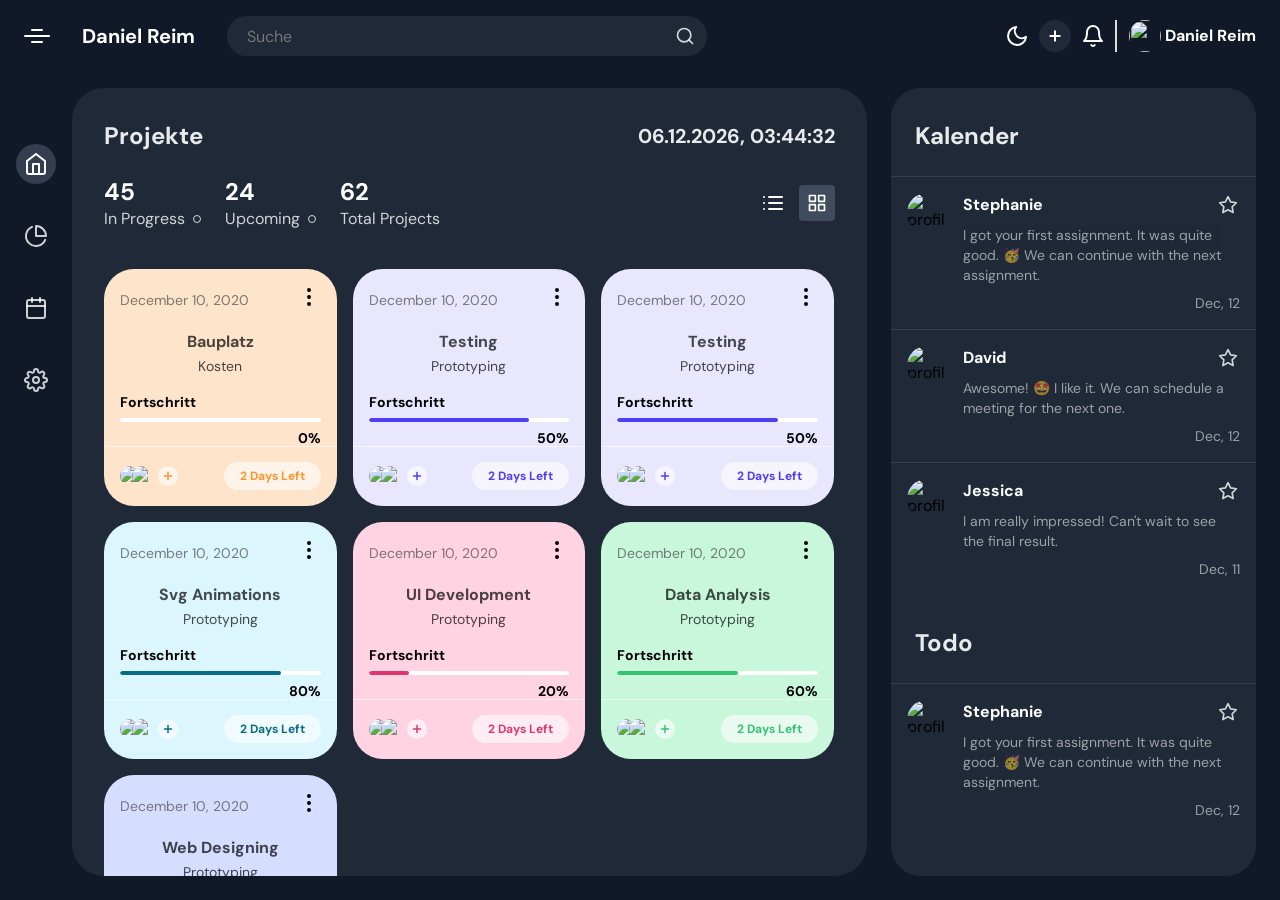
==== index.html @ 09225aaa "Add Kalendar Tab" ====
﻿<!DOCTYPE html>
<html lang="en" >

<head>
    <meta charset="UTF-8">
    <title>Daniel Reim</title>
    <link rel="stylesheet" href="https://cdnjs.cloudflare.com/ajax/libs/normalize/5.0.0/normalize.min.css">
    <link rel="stylesheet" href="./style.css">
</head>



<body>
    <div class="app-container">
      <div class="app-header">
        <div class="app-header-left">
          <span class="app-icon"></span>
          <p class="app-name">Daniel Reim</p>
          <div class="search-wrapper">
            <input class="search-input" type="text" placeholder="Suche">
            <svg xmlns="http://www.w3.org/2000/svg" width="20" height="20" fill="none" stroke="currentColor" stroke-linecap="round" stroke-linejoin="round" stroke-width="2" class="feather feather-search" viewBox="0 0 24 24">
              <defs></defs>
              <circle cx="11" cy="11" r="8"></circle>
              <path d="M21 21l-4.35-4.35"></path>
            </svg>
          </div>
        </div>
        <div class="app-header-right">
          <button class="mode-switch" title="Switch Theme">
            <svg class="moon" fill="none" stroke="currentColor" stroke-linecap="round" stroke-linejoin="round" stroke-width="2" width="24" height="24" viewBox="0 0 24 24">
              <defs></defs>
              <path d="M21 12.79A9 9 0 1111.21 3 7 7 0 0021 12.79z"></path>
            </svg>
          </button>
          <button class="add-btn" title="Add New Project">
            <svg class="btn-icon" xmlns="http://www.w3.org/2000/svg" width="16" height="16" viewBox="0 0 24 24" fill="none" stroke="currentColor" stroke-width="3" stroke-linecap="round" stroke-linejoin="round" class="feather feather-plus">
              <line x1="12" y1="5" x2="12" y2="19" />
              <line x1="5" y1="12" x2="19" y2="12" /></svg>
          </button>
          <button class="notification-btn">
            <svg xmlns="http://www.w3.org/2000/svg" width="24" height="24" viewBox="0 0 24 24" fill="none" stroke="currentColor" stroke-width="2" stroke-linecap="round" stroke-linejoin="round" class="feather feather-bell">
              <path d="M18 8A6 6 0 0 0 6 8c0 7-3 9-3 9h18s-3-2-3-9" />
              <path d="M13.73 21a2 2 0 0 1-3.46 0" /></svg>
          </button>
          <button class="profile-btn">
            <img src="https://assets.codepen.io/3306515/IMG_2025.jpg" />
            <span>Daniel Reim</span>
          </button>
        </div>
        <button class="messages-btn">
          <svg xmlns="http://www.w3.org/2000/svg" width="20" height="20" viewBox="0 0 24 24" fill="none" stroke="currentColor" stroke-width="2" stroke-linecap="round" stroke-linejoin="round" class="feather feather-message-circle">
            <path d="M21 11.5a8.38 8.38 0 0 1-.9 3.8 8.5 8.5 0 0 1-7.6 4.7 8.38 8.38 0 0 1-3.8-.9L3 21l1.9-5.7a8.38 8.38 0 0 1-.9-3.8 8.5 8.5 0 0 1 4.7-7.6 8.38 8.38 0 0 1 3.8-.9h.5a8.48 8.48 0 0 1 8 8v.5z" /></svg>
        </button>
  </div>






  <div class="app-content">
    <div class="app-sidebar">
      <a href="" class="app-sidebar-link active">
        <svg xmlns="http://www.w3.org/2000/svg" width="24" height="24" viewBox="0 0 24 24" fill="none" stroke="currentColor" stroke-width="2" stroke-linecap="round" stroke-linejoin="round" class="feather feather-home">
          <path d="M3 9l9-7 9 7v11a2 2 0 0 1-2 2H5a2 2 0 0 1-2-2z" />
          <polyline points="9 22 9 12 15 12 15 22" /></svg>
      </a>
      <a href="" class="app-sidebar-link">
        <svg class="link-icon" xmlns="http://www.w3.org/2000/svg" width="24" height="24" fill="none" stroke="currentColor" stroke-linecap="round" stroke-linejoin="round" stroke-width="2" class="feather feather-pie-chart" viewBox="0 0 24 24">
          <defs />
          <path d="M21.21 15.89A10 10 0 118 2.83M22 12A10 10 0 0012 2v10z" />
        </svg>
      </a>
      <a href="" class="app-sidebar-link">
        <svg xmlns="http://www.w3.org/2000/svg" width="24" height="24" viewBox="0 0 24 24" fill="none" stroke="currentColor" stroke-width="2" stroke-linecap="round" stroke-linejoin="round" class="feather feather-calendar">
          <rect x="3" y="4" width="18" height="18" rx="2" ry="2" />
          <line x1="16" y1="2" x2="16" y2="6" />
          <line x1="8" y1="2" x2="8" y2="6" />
          <line x1="3" y1="10" x2="21" y2="10" /></svg>
      </a>
      <a href="" class="app-sidebar-link">
        <svg class="link-icon" xmlns="http://www.w3.org/2000/svg" width="24" height="24" fill="none" stroke="currentColor" stroke-linecap="round" stroke-linejoin="round" stroke-width="2" class="feather feather-settings" viewBox="0 0 24 24">
          <defs />
          <circle cx="12" cy="12" r="3" />
          <path d="M19.4 15a1.65 1.65 0 00.33 1.82l.06.06a2 2 0 010 2.83 2 2 0 01-2.83 0l-.06-.06a1.65 1.65 0 00-1.82-.33 1.65 1.65 0 00-1 1.51V21a2 2 0 01-2 2 2 2 0 01-2-2v-.09A1.65 1.65 0 009 19.4a1.65 1.65 0 00-1.82.33l-.06.06a2 2 0 01-2.83 0 2 2 0 010-2.83l.06-.06a1.65 1.65 0 00.33-1.82 1.65 1.65 0 00-1.51-1H3a2 2 0 01-2-2 2 2 0 012-2h.09A1.65 1.65 0 004.6 9a1.65 1.65 0 00-.33-1.82l-.06-.06a2 2 0 010-2.83 2 2 0 012.83 0l.06.06a1.65 1.65 0 001.82.33H9a1.65 1.65 0 001-1.51V3a2 2 0 012-2 2 2 0 012 2v.09a1.65 1.65 0 001 1.51 1.65 1.65 0 001.82-.33l.06-.06a2 2 0 012.83 0 2 2 0 010 2.83l-.06.06a1.65 1.65 0 00-.33 1.82V9a1.65 1.65 0 001.51 1H21a2 2 0 012 2 2 2 0 01-2 2h-.09a1.65 1.65 0 00-1.51 1z" />
        </svg>
      </a>
    </div>




    <div class="projects-section">
      <div class="projects-section-header">
        <p>Projekte</p>
        <p class="time" id="date-time-display"></p>
      </div>

      <div class="projects-section-line">
        <div class="projects-status">
          <div class="item-status">
            <span class="status-number">45</span>
            <span class="status-type">In Progress</span>
          </div>
          <div class="item-status">
            <span class="status-number">24</span>
            <span class="status-type">Upcoming</span>
          </div>
          <div class="item-status">
            <span class="status-number">62</span>
            <span class="status-type">Total Projects</span>
          </div>
        </div>
        <div class="view-actions">
          <button class="view-btn list-view" title="List View">
            <svg xmlns="http://www.w3.org/2000/svg" width="24" height="24" viewBox="0 0 24 24" fill="none" stroke="currentColor" stroke-width="2" stroke-linecap="round" stroke-linejoin="round" class="feather feather-list">
              <line x1="8" y1="6" x2="21" y2="6" />
              <line x1="8" y1="12" x2="21" y2="12" />
              <line x1="8" y1="18" x2="21" y2="18" />
              <line x1="3" y1="6" x2="3.01" y2="6" />
              <line x1="3" y1="12" x2="3.01" y2="12" />
              <line x1="3" y1="18" x2="3.01" y2="18" /></svg>
          </button>
          <button class="view-btn grid-view active" title="Grid View">
            <svg xmlns="http://www.w3.org/2000/svg" width="20" height="20" viewBox="0 0 24 24" fill="none" stroke="currentColor" stroke-width="2" stroke-linecap="round" stroke-linejoin="round" class="feather feather-grid">
              <rect x="3" y="3" width="7" height="7" />
              <rect x="14" y="3" width="7" height="7" />
              <rect x="14" y="14" width="7" height="7" />
              <rect x="3" y="14" width="7" height="7" /></svg>
          </button>
        </div>
      </div>

      
      
      
      
      
      
      
      <div class="project-boxes jsGridView">

        <div class="project-box-wrapper">
          <div class="project-box" style="background-color: #fee4cb;">
            <div class="project-box-header">
              <span>December 10, 2020</span>
              <div class="more-wrapper">
                <button class="project-btn-more">
                  <svg xmlns="http://www.w3.org/2000/svg" width="24" height="24" viewBox="0 0 24 24" fill="none" stroke="currentColor" stroke-width="2" stroke-linecap="round" stroke-linejoin="round" class="feather feather-more-vertical">
                    <circle cx="12" cy="12" r="1" />
                    <circle cx="12" cy="5" r="1" />
                    <circle cx="12" cy="19" r="1" /></svg>
                </button>
          </div>
        </div>
        <div class="project-box-content-header">
          <p class="box-content-header">Bauplatz</p>
          <p class="box-content-subheader">Kosten</p>
        </div>
        <div class="box-progress-wrapper">
          <p class="box-progress-header">Fortschritt</p>
          <div class="box-progress-bar">
            <span class="box-progress" style="width: 0%; background-color: #ff942e"></span>
          </div>
          <p class="box-progress-percentage">0%</p>
        </div>
        <div class="project-box-footer">
          <div class="participants">
            <img src="https://images.unsplash.com/photo-1438761681033-6461ffad8d80?ixid=MXwxMjA3fDB8MHxwaG90by1wYWdlfHx8fGVufDB8fHw%3D&ixlib=rb-1.2.1&auto=format&fit=crop&w=2550&q=80" alt="participant">
            <img src="https://images.unsplash.com/photo-1503023345310-bd7c1de61c7d?ixid=MXwxMjA3fDB8MHxzZWFyY2h8MTB8fG1hbnxlbnwwfHwwfA%3D%3D&ixlib=rb-1.2.1&auto=format&fit=crop&w=900&q=60" alt="participant">
            <button class="add-participant" style="color: #ff942e;">
              <svg xmlns="http://www.w3.org/2000/svg" width="12" height="12" viewBox="0 0 24 24" fill="none" stroke="currentColor" stroke-width="3" stroke-linecap="round" stroke-linejoin="round" class="feather feather-plus">
                <path d="M12 5v14M5 12h14" />
              </svg>
            </button>
          </div>
          <div class="days-left" style="color: #ff942e;">
            2 Days Left
          </div>
        </div>
      </div>
    </div>

    <div class="project-box-wrapper">
      <div class="project-box" style="background-color: #e9e7fd;">
        <div class="project-box-header">
          <span>December 10, 2020</span>
          <div class="more-wrapper">
            <button class="project-btn-more">
              <svg xmlns="http://www.w3.org/2000/svg" width="24" height="24" viewBox="0 0 24 24" fill="none" stroke="currentColor" stroke-width="2" stroke-linecap="round" stroke-linejoin="round" class="feather feather-more-vertical">
                <circle cx="12" cy="12" r="1" />
                <circle cx="12" cy="5" r="1" />
                <circle cx="12" cy="19" r="1" /></svg>
            </button>
          </div>
        </div>
        <div class="project-box-content-header">
          <p class="box-content-header">Testing</p>
          <p class="box-content-subheader">Prototyping</p>
        </div>
        <div class="box-progress-wrapper">
          <p class="box-progress-header">Fortschritt</p>
          <div class="box-progress-bar">
            <span class="box-progress" style="width: 80%; background-color: #4f3ff0"></span>
          </div>
          <p class="box-progress-percentage">50%</p>
        </div>
        <div class="project-box-footer">
          <div class="participants">
            <img src="https://images.unsplash.com/photo-1596815064285-45ed8a9c0463?ixid=MXwxMjA3fDB8MHxwaG90by1wYWdlfHx8fGVufDB8fHw%3D&ixlib=rb-1.2.1&auto=format&fit=crop&w=1215&q=80" alt="participant">
            <img src="https://images.unsplash.com/photo-1583195764036-6dc248ac07d9?ixid=MXwxMjA3fDB8MHxwaG90by1wYWdlfHx8fGVufDB8fHw%3D&ixlib=rb-1.2.1&auto=format&fit=crop&w=2555&q=80" alt="participant">
            <button class="add-participant" style="color: #4f3ff0;">
              <svg xmlns="http://www.w3.org/2000/svg" width="12" height="12" viewBox="0 0 24 24" fill="none" stroke="currentColor" stroke-width="3" stroke-linecap="round" stroke-linejoin="round" class="feather feather-plus">
                <path d="M12 5v14M5 12h14" />
              </svg>
            </button>
          </div>
          <div class="days-left" style="color: #4f3ff0;">
            2 Days Left
          </div>
        </div>
      </div>
    </div>

    <div class="project-box-wrapper">
      <div class="project-box" style="background-color: #e9e7fd;">
        <div class="project-box-header">
          <span>December 10, 2020</span>
          <div class="more-wrapper">
            <button class="project-btn-more">
              <svg xmlns="http://www.w3.org/2000/svg" width="24" height="24" viewBox="0 0 24 24" fill="none" stroke="currentColor" stroke-width="2" stroke-linecap="round" stroke-linejoin="round" class="feather feather-more-vertical">
                <circle cx="12" cy="12" r="1" />
                <circle cx="12" cy="5" r="1" />
                <circle cx="12" cy="19" r="1" /></svg>
            </button>
          </div>
        </div>
        <div class="project-box-content-header">
          <p class="box-content-header">Testing</p>
          <p class="box-content-subheader">Prototyping</p>
        </div>
        <div class="box-progress-wrapper">
          <p class="box-progress-header">Fortschritt</p>
          <div class="box-progress-bar">
            <span class="box-progress" style="width: 80%; background-color: #4f3ff0"></span>
          </div>
          <p class="box-progress-percentage">50%</p>
        </div>
        <div class="project-box-footer">
          <div class="participants">
            <img src="https://images.unsplash.com/photo-1596815064285-45ed8a9c0463?ixid=MXwxMjA3fDB8MHxwaG90by1wYWdlfHx8fGVufDB8fHw%3D&ixlib=rb-1.2.1&auto=format&fit=crop&w=1215&q=80" alt="participant">
            <img src="https://images.unsplash.com/photo-1583195764036-6dc248ac07d9?ixid=MXwxMjA3fDB8MHxwaG90by1wYWdlfHx8fGVufDB8fHw%3D&ixlib=rb-1.2.1&auto=format&fit=crop&w=2555&q=80" alt="participant">
            <button class="add-participant" style="color: #4f3ff0;">
              <svg xmlns="http://www.w3.org/2000/svg" width="12" height="12" viewBox="0 0 24 24" fill="none" stroke="currentColor" stroke-width="3" stroke-linecap="round" stroke-linejoin="round" class="feather feather-plus">
                <path d="M12 5v14M5 12h14" />
              </svg>
            </button>
          </div>
          <div class="days-left" style="color: #4f3ff0;">
            2 Days Left
          </div>
        </div>
      </div>
    </div>


    <div class="project-box-wrapper">
      <div class="project-box">
        <div class="project-box-header">
          <span>December 10, 2020</span>
          <div class="more-wrapper">
            <button class="project-btn-more">
              <svg xmlns="http://www.w3.org/2000/svg" width="24" height="24" viewBox="0 0 24 24" fill="none" stroke="currentColor" stroke-width="2" stroke-linecap="round" stroke-linejoin="round" class="feather feather-more-vertical">
                <circle cx="12" cy="12" r="1" />
                <circle cx="12" cy="5" r="1" />
                <circle cx="12" cy="19" r="1" /></svg>
            </button>
          </div>
        </div>
        <div class="project-box-content-header">
          <p class="box-content-header">Svg Animations</p>
          <p class="box-content-subheader">Prototyping</p>
        </div>
        <div class="box-progress-wrapper">
          <p class="box-progress-header">Fortschritt</p>
          <div class="box-progress-bar">
            <span class="box-progress" style="width: 80%; background-color: #096c86"></span>
          </div>
          <p class="box-progress-percentage">80%</p>
        </div>
        <div class="project-box-footer">
          <div class="participants">
            <img src="https://images.unsplash.com/photo-1587628604439-3b9a0aa7a163?ixid=MXwxMjA3fDB8MHxzZWFyY2h8MjR8fHdvbWFufGVufDB8fDB8&ixlib=rb-1.2.1&auto=format&fit=crop&w=900&q=60" alt="participant">
            <img src="https://images.unsplash.com/photo-1596815064285-45ed8a9c0463?ixid=MXwxMjA3fDB8MHxwaG90by1wYWdlfHx8fGVufDB8fHw%3D&ixlib=rb-1.2.1&auto=format&fit=crop&w=1215&q=80" alt="participant">
            <button class="add-participant" style="color: #096c86;">
              <svg xmlns="http://www.w3.org/2000/svg" width="12" height="12" viewBox="0 0 24 24" fill="none" stroke="currentColor" stroke-width="3" stroke-linecap="round" stroke-linejoin="round" class="feather feather-plus">
                <path d="M12 5v14M5 12h14" />
              </svg>
            </button>
          </div>
          <div class="days-left" style="color: #096c86;">
            2 Days Left
          </div>
        </div>
      </div>
    </div>



    <div class="project-box-wrapper">
      <div class="project-box" style="background-color: #ffd3e2;">
        <div class="project-box-header">
          <span>December 10, 2020</span>
          <div class="more-wrapper">
            <button class="project-btn-more">
              <svg xmlns="http://www.w3.org/2000/svg" width="24" height="24" viewBox="0 0 24 24" fill="none" stroke="currentColor" stroke-width="2" stroke-linecap="round" stroke-linejoin="round" class="feather feather-more-vertical">
                <circle cx="12" cy="12" r="1" />
                <circle cx="12" cy="5" r="1" />
                <circle cx="12" cy="19" r="1" /></svg>
            </button>
          </div>
        </div>
        <div class="project-box-content-header">
          <p class="box-content-header">UI Development</p>
          <p class="box-content-subheader">Prototyping</p>
        </div>
        <div class="box-progress-wrapper">
          <p class="box-progress-header">Fortschritt</p>
          <div class="box-progress-bar">
            <span class="box-progress" style="width: 20%; background-color: #df3670"></span>
          </div>
          <p class="box-progress-percentage">20%</p>
        </div>
        <div class="project-box-footer">
          <div class="participants">
            <img src="https://images.unsplash.com/photo-1600486913747-55e5470d6f40?ixid=MXwxMjA3fDB8MHxwaG90by1wYWdlfHx8fGVufDB8fHw%3D&ixlib=rb-1.2.1&auto=format&fit=crop&w=2550&q=80" alt="participant">
            <img src="https://images.unsplash.com/photo-1587628604439-3b9a0aa7a163?ixid=MXwxMjA3fDB8MHxzZWFyY2h8MjR8fHdvbWFufGVufDB8fDB8&ixlib=rb-1.2.1&auto=format&fit=crop&w=900&q=60" alt="participant">
            <button class="add-participant" style="color: #df3670;">
              <svg xmlns="http://www.w3.org/2000/svg" width="12" height="12" viewBox="0 0 24 24" fill="none" stroke="currentColor" stroke-width="3" stroke-linecap="round" stroke-linejoin="round" class="feather feather-plus">
                <path d="M12 5v14M5 12h14" />
              </svg>
            </button>
          </div>
          <div class="days-left" style="color: #df3670;">
            2 Days Left
          </div>
        </div>
      </div>
    </div>



    <div class="project-box-wrapper">
      <div class="project-box" style="background-color: #c8f7dc;">
        <div class="project-box-header">
          <span>December 10, 2020</span>
          <div class="more-wrapper">
            <button class="project-btn-more">
              <svg xmlns="http://www.w3.org/2000/svg" width="24" height="24" viewBox="0 0 24 24" fill="none" stroke="currentColor" stroke-width="2" stroke-linecap="round" stroke-linejoin="round" class="feather feather-more-vertical">
                <circle cx="12" cy="12" r="1" />
                <circle cx="12" cy="5" r="1" />
                <circle cx="12" cy="19" r="1" /></svg>
            </button>
          </div>
        </div>
        <div class="project-box-content-header">
          <p class="box-content-header">Data Analysis</p>
          <p class="box-content-subheader">Prototyping</p>
        </div>
        <div class="box-progress-wrapper">
          <p class="box-progress-header">Fortschritt</p>
          <div class="box-progress-bar">
            <span class="box-progress" style="width: 60%; background-color: #34c471"></span>
          </div>
          <p class="box-progress-percentage">60%</p>
        </div>
        <div class="project-box-footer">
          <div class="participants">
            <img src="https://images.unsplash.com/photo-1438761681033-6461ffad8d80?ixid=MXwxMjA3fDB8MHxwaG90by1wYWdlfHx8fGVufDB8fHw%3D&ixlib=rb-1.2.1&auto=format&fit=crop&w=2550&q=80" alt="participant">
            <img src="https://images.unsplash.com/photo-1503023345310-bd7c1de61c7d?ixid=MXwxMjA3fDB8MHxzZWFyY2h8MTB8fG1hbnxlbnwwfHwwfA%3D%3D&ixlib=rb-1.2.1&auto=format&fit=crop&w=900&q=60" alt="participant">
            <button class="add-participant" style="color: #34c471;">
              <svg xmlns="http://www.w3.org/2000/svg" width="12" height="12" viewBox="0 0 24 24" fill="none" stroke="currentColor" stroke-width="3" stroke-linecap="round" stroke-linejoin="round" class="feather feather-plus">
                <path d="M12 5v14M5 12h14" />
              </svg>
            </button>
          </div>
          <div class="days-left" style="color: #34c471;">
            2 Days Left
          </div>
        </div>
      </div>
    </div>




    <div class="project-box-wrapper">
      <div class="project-box" style="background-color: #d5deff;">
        <div class="project-box-header">
          <span>December 10, 2020</span>
          <div class="more-wrapper">
            <button class="project-btn-more">
              <svg xmlns="http://www.w3.org/2000/svg" width="24" height="24" viewBox="0 0 24 24" fill="none" stroke="currentColor" stroke-width="2" stroke-linecap="round" stroke-linejoin="round" class="feather feather-more-vertical">
                <circle cx="12" cy="12" r="1" />
                <circle cx="12" cy="5" r="1" />
                <circle cx="12" cy="19" r="1" /></svg>
            </button>
          </div>
        </div>
        <div class="project-box-content-header">
          <p class="box-content-header">Web Designing</p>
          <p class="box-content-subheader">Prototyping</p>
        </div>
        <div class="box-progress-wrapper">
          <p class="box-progress-header">Fortschritt</p>
          <div class="box-progress-bar">
            <span class="box-progress" style="width: 40%; background-color: #4067f9"></span>
          </div>
          <p class="box-progress-percentage">40%</p>
        </div>
        <div class="project-box-footer">
          <div class="participants">
            <img src="https://images.unsplash.com/photo-1600486913747-55e5470d6f40?ixid=MXwxMjA3fDB8MHxwaG90by1wYWdlfHx8fGVufDB8fHw%3D&ixlib=rb-1.2.1&auto=format&fit=crop&w=2550&q=80" alt="participant">
            <img src="https://images.unsplash.com/photo-1583195764036-6dc248ac07d9?ixid=MXwxMjA3fDB8MHxwaG90by1wYWdlfHx8fGVufDB8fHw%3D&ixlib=rb-1.2.1&auto=format&fit=crop&w=2555&q=80" alt="participant">
            <button class="add-participant" style="color: #4067f9;">
              <svg xmlns="http://www.w3.org/2000/svg" width="12" height="12" viewBox="0 0 24 24" fill="none" stroke="currentColor" stroke-width="3" stroke-linecap="round" stroke-linejoin="round" class="feather feather-plus">
                <path d="M12 5v14M5 12h14" />
              </svg>
            </button>
          </div>
          <div class="days-left" style="color: #4067f9;">
            2 Days Left
          </div>
        </div>
      </div>
    </div>


  </div>
</div>







    <div class="messages-section">
      <button class="messages-close">
        <svg xmlns="http://www.w3.org/2000/svg" width="24" height="24" viewBox="0 0 24 24" fill="none" stroke="currentColor" stroke-width="2" stroke-linecap="round" stroke-linejoin="round" class="feather feather-x-circle">
          <circle cx="12" cy="12" r="10" />
          <line x1="15" y1="9" x2="9" y2="15" />
          <line x1="9" y1="9" x2="15" y2="15" /></svg>
      </button>
      <div class="projects-section-header">
        <p>Kalender</p>
      </div>


      <div class="messages">
        <div class="message-box">
          <img src="https://images.unsplash.com/photo-1438761681033-6461ffad8d80?ixid=MXwxMjA3fDB8MHxwaG90by1wYWdlfHx8fGVufDB8fHw%3D&ixlib=rb-1.2.1&auto=format&fit=crop&w=2550&q=80" alt="profile image">
          <div class="message-content">
            <div class="message-header">
              <div class="name">Stephanie</div>
              <div class="star-checkbox">
                <input type="checkbox" id="star-1">
                <label for="star-1">
                  <svg xmlns="http://www.w3.org/2000/svg" width="20" height="20" viewBox="0 0 24 24" fill="none" stroke="currentColor" stroke-width="2" stroke-linecap="round" stroke-linejoin="round" class="feather feather-star">
                    <polygon points="12 2 15.09 8.26 22 9.27 17 14.14 18.18 21.02 12 17.77 5.82 21.02 7 14.14 2 9.27 8.91 8.26 12 2" /></svg>
                </label>
              </div>
            </div>
            <p class="message-line">
              I got your first assignment. It was quite good. 🥳 We can continue with the next assignment.
            </p>
            <p class="message-line time">
              Dec, 12
            </p>
          </div>
        </div>




        <div class="message-box">
          <img src="https://images.unsplash.com/photo-1543965170-4c01a586684e?ixid=MXwxMjA3fDB8MHxzZWFyY2h8NDZ8fG1hbnxlbnwwfDB8MHw%3D&ixlib=rb-1.2.1&auto=format&fit=crop&w=900&q=60" alt="profile image">
          <div class="message-content">
            <div class="message-header">
              <div class="name">David</div>
              <div class="star-checkbox">
                <input type="checkbox" id="star-3">
                <label for="star-3">
                  <svg xmlns="http://www.w3.org/2000/svg" width="20" height="20" viewBox="0 0 24 24" fill="none" stroke="currentColor" stroke-width="2" stroke-linecap="round" stroke-linejoin="round" class="feather feather-star">
                    <polygon points="12 2 15.09 8.26 22 9.27 17 14.14 18.18 21.02 12 17.77 5.82 21.02 7 14.14 2 9.27 8.91 8.26 12 2" /></svg>
                </label>
              </div>
            </div>
            <p class="message-line">
              Awesome! 🤩 I like it. We can schedule a meeting for the next one.
            </p>
            <p class="message-line time">
              Dec, 12
            </p>
          </div>
        </div>


        <div class="message-box">
          <img src="https://images.unsplash.com/photo-1533993192821-2cce3a8267d1?ixid=MXwxMjA3fDB8MHxzZWFyY2h8MTl8fHdvbWFuJTIwbW9kZXJufGVufDB8fDB8&ixlib=rb-1.2.1&auto=format&fit=crop&w=900&q=60" alt="profile image">
          <div class="message-content">
            <div class="message-header">
              <div class="name">Jessica</div>
              <div class="star-checkbox">
                <input type="checkbox" id="star-4">
                <label for="star-4">
                  <svg xmlns="http://www.w3.org/2000/svg" width="20" height="20" viewBox="0 0 24 24" fill="none" stroke="currentColor" stroke-width="2" stroke-linecap="round" stroke-linejoin="round" class="feather feather-star">
                    <polygon points="12 2 15.09 8.26 22 9.27 17 14.14 18.18 21.02 12 17.77 5.82 21.02 7 14.14 2 9.27 8.91 8.26 12 2" /></svg>
                </label>
              </div>
            </div>
            <p class="message-line">
              I am really impressed! Can't wait to see the final result.
            </p>
            <p class="message-line time">
              Dec, 11
            </p>
          </div>
        </div>




      </div>









       <div class="News-section">
      <button class="messages-close">
        <svg xmlns="http://www.w3.org/2000/svg" width="24" height="24" viewBox="0 0 24 24" fill="none" stroke="currentColor" stroke-width="2" stroke-linecap="round" stroke-linejoin="round" class="feather feather-x-circle">
          <circle cx="12" cy="12" r="10" />
          <line x1="15" y1="9" x2="9" y2="15" />
          <line x1="9" y1="9" x2="15" y2="15" /></svg>
      </button>
      <div class="projects-section-header">
        <p>Todo</p>
      </div>


      <div class="messages">
        <div class="message-box">
          <img src="https://images.unsplash.com/photo-1438761681033-6461ffad8d80?ixid=MXwxMjA3fDB8MHxwaG90by1wYWdlfHx8fGVufDB8fHw%3D&ixlib=rb-1.2.1&auto=format&fit=crop&w=2550&q=80" alt="profile image">
          <div class="message-content">
            <div class="message-header">
              <div class="name">Stephanie</div>
              <div class="star-checkbox">
                <input type="checkbox" id="star-1">
                <label for="star-1">
                  <svg xmlns="http://www.w3.org/2000/svg" width="20" height="20" viewBox="0 0 24 24" fill="none" stroke="currentColor" stroke-width="2" stroke-linecap="round" stroke-linejoin="round" class="feather feather-star">
                    <polygon points="12 2 15.09 8.26 22 9.27 17 14.14 18.18 21.02 12 17.77 5.82 21.02 7 14.14 2 9.27 8.91 8.26 12 2" /></svg>
                </label>
              </div>
            </div>
            <p class="message-line">
              I got your first assignment. It was quite good. 🥳 We can continue with the next assignment.
            </p>
            <p class="message-line time">
              Dec, 12
            </p>
          </div>
        </div>


      </div>








    </div>
    </div>
    </div>
    <!-- partial -->

        <script  src="./script.js"></script>
    </body>
</html>
---- style.css ----
﻿@charset "UTF-8";
@import url("https://fonts.googleapis.com/css?family=DM+Sans:400,500,700&display=swap");
* {
  box-sizing: border-box;
}

:root {
  --app-container: #f3f6fd;
  --main-color: #1f1c2e;
  --secondary-color: #4A4A4A;
  --link-color: #1f1c2e;
  --link-color-hover: #c3cff4;
  --link-color-active: #fff;
  --link-color-active-bg: #1f1c2e;
  --projects-section: #fff;
  --message-box-hover: #fafcff;
  --message-box-border: #e9ebf0;
  --more-list-bg: #fff;
  --more-list-bg-hover: #f6fbff;
  --more-list-shadow: rgba(209, 209, 209, 0.4);
  --button-bg: #1f1c24;
  --search-area-bg: #fff;
  --star: #1ff1c2e;
  --message-btn: #fff;
}

.dark:root {
  --app-container: #1f1d2b;
  --app-container: #111827;
  --main-color: #fff;
  --secondary-color: rgba(255,255,255,.8);
  --projects-section: #1f2937;
  --link-color: rgba(255,255,255,.8);
  --link-color-hover: rgba(195, 207, 244, 0.1);
  --link-color-active-bg: rgba(195, 207, 244, 0.2);
  --button-bg: #1f2937;
  --search-area-bg: #1f2937;
  --message-box-hover: #243244;
  --message-box-border: rgba(255,255,255,.1);
  --star: #ffd92c;
  --light-font: rgba(255,255,255,.8);
  --more-list-bg: #2f3142;
  --more-list-bg-hover: rgba(195, 207, 244, 0.1);
  --more-list-shadow: rgba(195, 207, 244, 0.1);
  --message-btn: rgba(195, 207, 244, 0.1);
}

html, body {
  width: 100%;
  height: 100vh;
  margin: 0;
}

body {
  font-family: "DM Sans", sans-serif;
  overflow: hidden;
  display: flex;
  justify-content: center;
  background-color: var(--app-container);
}

button, a {
  cursor: pointer;
}

.app-container {
  width: 100%;
  display: flex;
  flex-direction: column;
  height: 100%;
  background-color: var(--app-container);
  transition: 0.2s;
  max-width: 1800px;
}
.app-container button, .app-container input, .app-container optgroup, .app-container select, .app-container textarea {
  font-family: "DM Sans", sans-serif;
}
.app-content {
  display: flex;
  height: 100%;
  overflow: hidden;
  padding: 16px 24px 24px 0;
}
.app-header {
  display: flex;
  justify-content: space-between;
  align-items: center;
  width: 100%;
  padding: 16px 24px;
  position: relative;
}
.app-header-left, .app-header-right {
  display: flex;
  align-items: center;
}
.app-header-left {
  flex-grow: 1;
}
.app-header-right button {
  margin-left: 10px;
}
.app-icon {
  width: 26px;
  height: 2px;
  border-radius: 4px;
  background-color: var(--main-color);
  position: relative;
}
.app-icon:before, .app-icon:after {
  content: "";
  position: absolute;
  width: 12px;
  height: 2px;
  border-radius: 4px;
  background-color: var(--main-color);
  left: 50%;
  transform: translatex(-50%);
}
.app-icon:before {
  top: -6px;
}
.app-icon:after {
  bottom: -6px;
}
.app-name {
  color: var(--main-color);
  margin: 0;
  font-size: 20px;
  line-height: 24px;
  font-weight: 700;
  margin: 0 32px;
}

.mode-switch {
  background-color: transparent;
  border: none;
  padding: 0;
  color: var(--main-color);
  display: flex;
  justify-content: center;
  align-items: center;
}

.search-wrapper {
  border-radius: 20px;
  background-color: var(--search-area-bg);
  padding-right: 12px;
  height: 40px;
  display: flex;
  justify-content: space-between;
  align-items: center;
  width: 100%;
  max-width: 480px;
  color: var(--light-font);
  box-shadow: 0 2px 6px 0 rgba(136, 148, 171, 0.2), 0 24px 20px -24px rgba(71, 82, 107, 0.1);
  overflow: hidden;
}
.dark .search-wrapper {
  box-shadow: none;
}

.search-input {
  border: none;
  flex: 1;
  outline: none;
  height: 100%;
  padding: 0 20px;
  font-size: 16px;
  background-color: var(--search-area-bg);
  color: var(--main-color);
}
.search-input:placeholder {
  color: var(--main-color);
  opacity: 0.6;
}

.add-btn {
  color: #fff;
  background-color: var(--button-bg);
  padding: 0;
  border: 0;
  border-radius: 50%;
  width: 32px;
  height: 32px;
  display: flex;
  align-items: center;
  justify-content: center;
}

.notification-btn {
  color: var(--main-color);
  padding: 0;
  border: 0;
  background-color: transparent;
  height: 32px;
  display: flex;
  justify-content: center;
  align-items: center;
}

.profile-btn {
  padding: 0;
  border: 0;
  background-color: transparent;
  display: flex;
  align-items: center;
  padding-left: 12px;
  border-left: 2px solid #ddd;
}
.profile-btn img {
  width: 32px;
  height: 32px;
  -o-object-fit: cover;
     object-fit: cover;
  border-radius: 50%;
  margin-right: 4px;
}
.profile-btn span {
  color: var(--main-color);
  font-size: 16px;
  line-height: 24px;
  font-weight: 700;
}

.page-content  {
  flex: 1;
  width: 100%;
}

.app-sidebar {
  padding: 40px 16px;
  display: flex;
  flex-direction: column;
  align-items: center;
}
.app-sidebar-link {
  color: var(--main-color);
  color: var(--link-color);
  margin: 16px 0;
  transition: 0.2s;
  border-radius: 50%;
  flex-shrink: 0;
  width: 40px;
  height: 40px;
  display: flex;
  justify-content: center;
  align-items: center;
}
.app-sidebar-link:hover {
  background-color: var(--link-color-hover);
  color: var(--link-color-active);
}
.app-sidebar-link.active {
  background-color: var(--link-color-active-bg);
  color: var(--link-color-active);
}

.projects-section {
  flex: 2;
  background-color: var(--projects-section);
  border-radius: 32px;
  padding: 32px 32px 0 32px;
  overflow: hidden;
  height: 100%;
  display: flex;
  flex-direction: column;
}
.projects-section-line {
  display: flex;
  justify-content: space-between;
  align-items: center;
  padding-bottom: 32px;
}
.projects-section-header {
  display: flex;
  justify-content: space-between;
  align-items: center;
  margin-bottom: 24px;
  color: var(--main-color);
}
.projects-section-header p {
  font-size: 24px;
  line-height: 32px;
  font-weight: 700;
  opacity: 0.9;
  margin: 0;
  color: var(--main-color);
}
.projects-section-header .time {
  font-size: 20px;
}

.projects-status {
  display: flex;
}

.item-status {
  display: flex;
  flex-direction: column;
  margin-right: 16px;
}
.item-status:not(:last-child) .status-type:after {
  content: "";
  position: absolute;
  right: 8px;
  top: 50%;
  transform: translatey(-50%);
  width: 6px;
  height: 6px;
  border-radius: 50%;
  border: 1px solid var(--secondary-color);
}

.status-number {
  font-size: 24px;
  line-height: 32px;
  font-weight: 700;
  color: var(--main-color);
}

.status-type {
  position: relative;
  padding-right: 24px;
  color: var(--secondary-color);
}

.view-actions {
  display: flex;
  align-items: center;
}

.view-btn {
  width: 36px;
  height: 36px;
  display: flex;
  justify-content: center;
  align-items: center;
  padding: 6px;
  border-radius: 4px;
  background-color: transparent;
  border: none;
  color: var(--main-color);
  margin-left: 8px;
  transition: 0.2s;
}
.view-btn.active {
  background-color: var(--link-color-active-bg);
  color: var(--link-color-active);
}
.view-btn:not(.active):hover {
  background-color: var(--link-color-hover);
  color: var(--link-color-active);
}

.messages-section {
  flex-shrink: 0;
  padding-bottom: 32px;
  background-color: var(--projects-section);
  margin-left: 24px;
  flex: 1;
  width: 100%;
  border-radius: 30px;
  position: relative;
  overflow: auto;
  transition: all 300ms cubic-bezier(0.19, 1, 0.56, 1);
}
.messages-section .messages-close {
  position: absolute;
  top: 12px;
  right: 12px;
  z-index: 3;
  border: none;
  background-color: transparent;
  color: var(--main-color);
  display: none;
}
.messages-section.show {
  transform: translateX(0);
  opacity: 1;
  margin-left: 0;
}
.messages-section .projects-section-header {
  position: sticky;
  top: 0;
  z-index: 1;
  padding: 32px 24px 0 24px;
  background-color: var(--projects-section);
}

.message-box {
  border-top: 1px solid var(--message-box-border);
  padding: 16px;
  display: flex;
  align-items: flex-start;
  width: 100%;
}
.message-box:hover {
  background-color: var(--message-box-hover);
  border-top-color: var(--link-color-hover);
}
.message-box:hover + .message-box {
  border-top-color: var(--link-color-hover);
}
.message-box img {
  border-radius: 50%;
  -o-object-fit: cover;
     object-fit: cover;
  width: 40px;
  height: 40px;
}

.message-header {
  display: flex;
  align-items: center;
  justify-content: space-between;
  width: 100%;
}
.message-header .name {
  font-size: 16px;
  line-height: 24px;
  font-weight: 700;
  color: var(--main-color);
  margin: 0;
}

.message-content {
  padding-left: 16px;
  width: 100%;
}

.star-checkbox input {
  opacity: 0;
  position: absolute;
  width: 0;
  height: 0;
}
.star-checkbox label {
  width: 24px;
  height: 24px;
  display: flex;
  justify-content: center;
  align-items: center;
  cursor: pointer;
}
.dark .star-checkbox {
  color: var(--secondary-color);
}
.dark .star-checkbox input:checked + label {
  color: var(--star);
}
.star-checkbox input:checked + label svg {
  fill: var(--star);
  transition: 0.2s;
}

.message-line {
  font-size: 14px;
  line-height: 20px;
  margin: 8px 0;
  color: var(--secondary-color);
  opacity: 0.7;
}
.message-line.time {
  text-align: right;
  margin-bottom: 0;
}

.project-boxes {
  margin: 0 -8px;
  overflow-y: auto;
}
.project-boxes.jsGridView {
  display: flex;
  flex-wrap: wrap;
}
.project-boxes.jsGridView .project-box-wrapper {
  width: 33.3%;
}
.project-boxes.jsListView .project-box {
  display: flex;
  border-radius: 10px;
  position: relative;
}
.project-boxes.jsListView .project-box > * {
  margin-right: 24px;
}
.project-boxes.jsListView .more-wrapper {
  position: absolute;
  right: 16px;
  top: 16px;
}
.project-boxes.jsListView .project-box-content-header {
  order: 1;
  max-width: 120px;
}
.project-boxes.jsListView .project-box-header {
  order: 2;
}
.project-boxes.jsListView .project-box-footer {
  order: 3;
  padding-top: 0;
  flex-direction: column;
  justify-content: flex-start;
}
.project-boxes.jsListView .project-box-footer:after {
  display: none;
}
.project-boxes.jsListView .participants {
  margin-bottom: 8px;
}
.project-boxes.jsListView .project-box-content-header p {
  text-align: left;
  overflow: hidden;
  white-space: nowrap;
  text-overflow: ellipsis;
}
.project-boxes.jsListView .project-box-header > span {
  position: absolute;
  bottom: 16px;
  left: 16px;
  font-size: 12px;
}
.project-boxes.jsListView .box-progress-wrapper {
  order: 3;
  flex: 1;
}

.project-box {
  --main-color-card: #dbf6fd;
  border-radius: 30px;
  padding: 16px;
  background-color: var(--main-color-card);
}
.project-box-header {
  display: flex;
  align-items: center;
  justify-content: space-between;
  margin-bottom: 16px;
  color: var(--main-color);
}
.project-box-header span {
  color: #4A4A4A;
  opacity: 0.7;
  font-size: 14px;
  line-height: 16px;
}
.project-box-content-header {
  text-align: center;
  margin-bottom: 16px;
}
.project-box-content-header p {
  margin: 0;
}
.project-box-wrapper {
  padding: 8px;
  transition: 0.2s;
}

.project-btn-more {
  padding: 0;
  height: 14px;
  width: 24px;
  height: 24px;
  position: relative;
  background-color: transparent;
  border: none;
  flex-shrink: 0;
  /*&:after, &:before {
    content: '';
    position: absolute;
    width: 6px;
    height: 6px;
    border-radius: 50%;
    background-color: var(--main-color);
    opacity: .8;
    left: 50%;
    transform: translatex(-50%);
  }

  &:before { top: 0;}
  &:after { bottom: 0; }*/
}

.more-wrapper {
  position: relative;
}

.box-content-header {
  font-size: 16px;
  line-height: 24px;
  font-weight: 700;
  opacity: 0.7;
}

.box-content-subheader {
  font-size: 14px;
  line-height: 24px;
  opacity: 0.7;
}

.box-progress {
  display: block;
  height: 4px;
  border-radius: 6px;
}
.box-progress-bar {
  width: 100%;
  height: 4px;
  border-radius: 6px;
  overflow: hidden;
  background-color: #fff;
  margin: 8px 0;
}
.box-progress-header {
  font-size: 14px;
  font-weight: 700;
  line-height: 16px;
  margin: 0;
}
.box-progress-percentage {
  text-align: right;
  margin: 0;
  font-size: 14px;
  font-weight: 700;
  line-height: 16px;
}

.project-box-footer {
  display: flex;
  justify-content: space-between;
  padding-top: 16px;
  position: relative;
}
.project-box-footer:after {
  content: "";
  position: absolute;
  background-color: rgba(255, 255, 255, 0.6);
  width: calc(100% + 32px);
  top: 0;
  left: -16px;
  height: 1px;
}

.participants {
  display: flex;
  align-items: center;
}
.participants img {
  width: 20px;
  height: 20px;
  border-radius: 50%;
  overflow: hidden;
  -o-object-fit: cover;
     object-fit: cover;
}
.participants img:not(:first-child) {
  margin-left: -8px;
}

.add-participant {
  width: 20px;
  height: 20px;
  border-radius: 50%;
  border: none;
  background-color: rgba(255, 255, 255, 0.6);
  margin-left: 6px;
  display: flex;
  justify-content: center;
  align-items: center;
  padding: 0;
}

.days-left {
  background-color: rgba(255, 255, 255, 0.6);
  font-size: 12px;
  border-radius: 20px;
  flex-shrink: 0;
  padding: 6px 16px;
  font-weight: 700;
}

.mode-switch.active .moon {
  fill: var(--main-color);
}

.messages-btn {
  border-radius: 4px 0 0 4px;
  position: absolute;
  right: 0;
  top: 58px;
  background-color: var(--message-btn);
  border: none;
  color: var(--main-color);
  display: flex;
  justify-content: center;
  align-items: center;
  padding: 4px;
  display: none;
}

@media screen and (max-width: 980px) {
  .project-boxes.jsGridView .project-box-wrapper {
    width: 50%;
  }

  .status-number, .status-type {
    font-size: 14px;
  }

  .status-type:after {
    width: 4px;
    height: 4px;
  }

  .item-status {
    margin-right: 0;
  }
}
@media screen and (max-width: 880px) {
  .messages-section {
    transform: translateX(100%);
    position: absolute;
    opacity: 0;
    top: 0;
    z-index: 2;
    height: 100%;
    width: 100%;
  }
  .messages-section .messages-close {
    display: block;
  }

  .messages-btn {
    display: flex;
  }
}
@media screen and (max-width: 720px) {
  .app-name, .profile-btn span {
    display: none;
  }

  .add-btn, .notification-btn, .mode-switch {
    width: 20px;
    height: 20px;
  }
  .add-btn svg, .notification-btn svg, .mode-switch svg {
    width: 16px;
    height: 16px;
  }

  .app-header-right button {
    margin-left: 4px;
  }
}
@media screen and (max-width: 520px) {
  .projects-section {
    overflow: auto;
  }

  .project-boxes {
    overflow-y: visible;
  }

  .app-sidebar, .app-icon {
    display: none;
  }

  .app-content {
    padding: 16px 12px 24px 12px;
  }

  .status-number, .status-type {
    font-size: 10px;
  }

  .view-btn {
    width: 24px;
    height: 24px;
  }

  .app-header {
    padding: 16px 10px;
  }

  .search-input {
    max-width: 120px;
  }

  .project-boxes.jsGridView .project-box-wrapper {
    width: 100%;
  }

  .projects-section {
    padding: 24px 16px 0 16px;
  }

  .profile-btn img {
    width: 24px;
    height: 24px;
  }

  .app-header {
    padding: 10px;
  }

  .projects-section-header p,
.projects-section-header .time {
    font-size: 18px;
  }

  .status-type {
    padding-right: 4px;
  }
  .status-type:after {
    display: none;
  }

  .search-input {
    font-size: 14px;
  }

  .messages-btn {
    top: 48px;
  }

  .box-content-header {
    font-size: 12px;
    line-height: 16px;
  }

  .box-content-subheader {
    font-size: 12px;
    line-height: 16px;
  }

  .project-boxes.jsListView .project-box-header > span {
    font-size: 10px;
  }

  .box-progress-header {
    font-size: 12px;
  }

  .box-progress-percentage {
    font-size: 10px;
  }

  .days-left {
    font-size: 8px;
    padding: 6px 6px;
    text-align: center;
  }

  .project-boxes.jsListView .project-box > * {
    margin-right: 10px;
  }

  .project-boxes.jsListView .more-wrapper {
    right: 2px;
    top: 10px;
  }
}
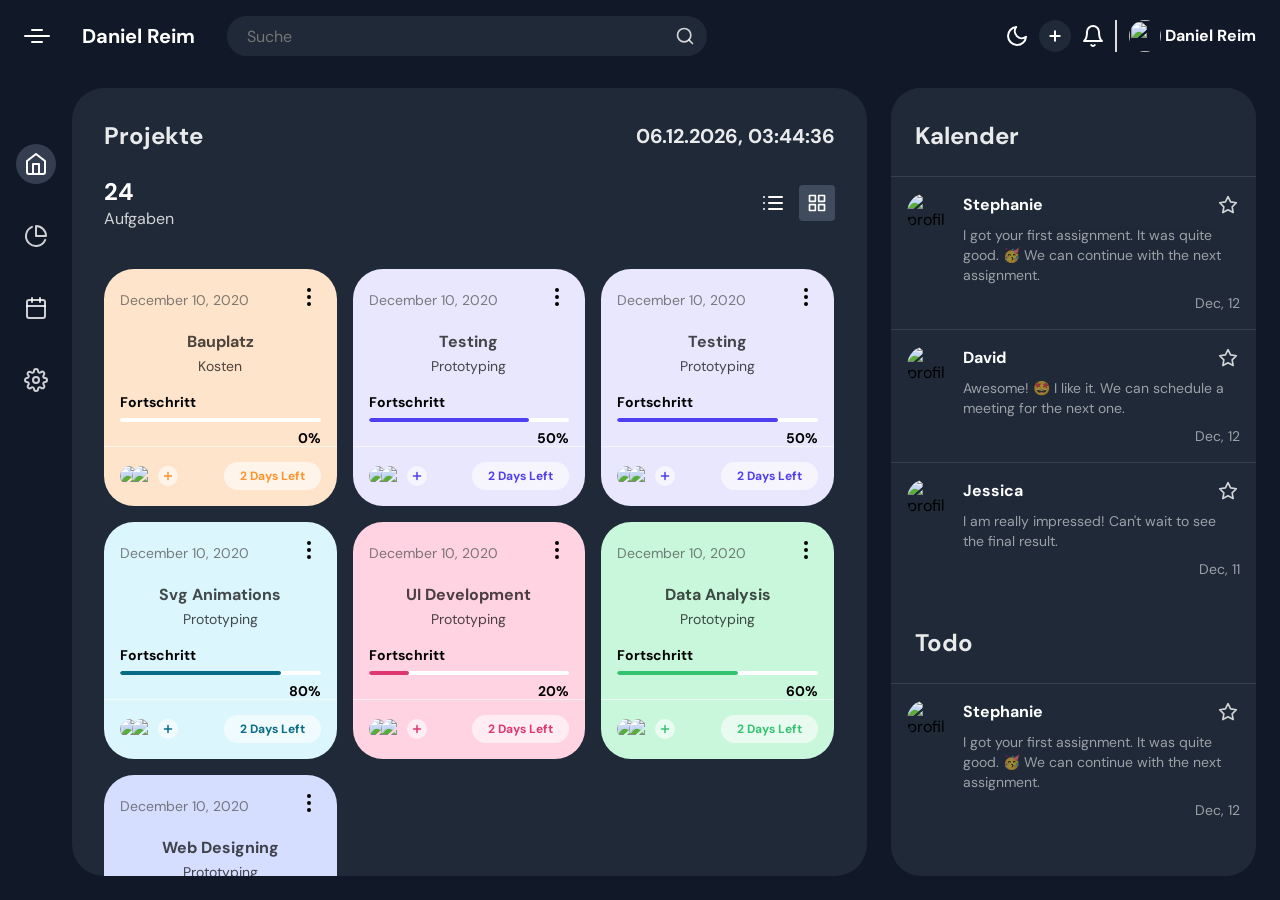
==== commit 91c023d5: "New Width (3440)" ====
--- a/index.html
+++ b/index.html
@@ -98,7 +98,7 @@
 
       <div class="projects-section-line">
         <div class="projects-status">
-          <div class="item-status">
+          <!--<div class="item-status">
             <span class="status-number">45</span>
             <span class="status-type">In Progress</span>
           </div>
@@ -109,8 +109,15 @@
           <div class="item-status">
             <span class="status-number">62</span>
             <span class="status-type">Total Projects</span>
-          </div>
-        </div>
+          </div>-->
+          <div class="item-status">
+            <span class="status-number">24</span>
+            <span class="status-type">Aufgaben</span>
+          </div>
+
+        </div>
+
+
         <div class="view-actions">
           <button class="view-btn list-view" title="List View">
             <svg xmlns="http://www.w3.org/2000/svg" width="24" height="24" viewBox="0 0 24 24" fill="none" stroke="currentColor" stroke-width="2" stroke-linecap="round" stroke-linejoin="round" class="feather feather-list">
--- a/style.css
+++ b/style.css
@@ -70,7 +70,7 @@
   height: 100%;
   background-color: var(--app-container);
   transition: 0.2s;
-  max-width: 1800px;
+  max-width: 3440px;
 }
 .app-container button, .app-container input, .app-container optgroup, .app-container select, .app-container textarea {
   font-family: "DM Sans", sans-serif;
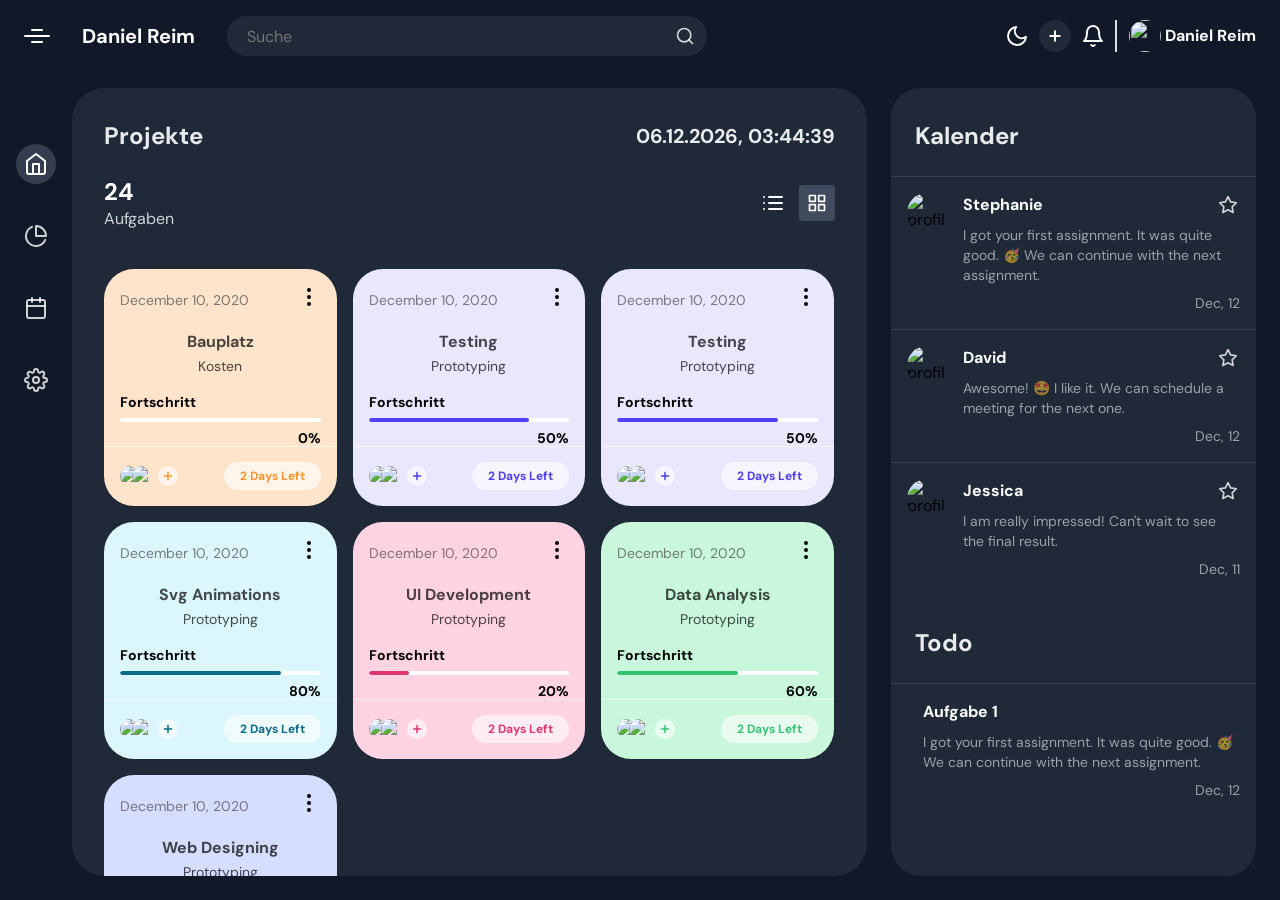
==== commit 0f26825b: "Minimal Changes" ====
--- a/index.html
+++ b/index.html
@@ -562,17 +562,9 @@
 
       <div class="messages">
         <div class="message-box">
-          <img src="https://images.unsplash.com/photo-1438761681033-6461ffad8d80?ixid=MXwxMjA3fDB8MHxwaG90by1wYWdlfHx8fGVufDB8fHw%3D&ixlib=rb-1.2.1&auto=format&fit=crop&w=2550&q=80" alt="profile image">
           <div class="message-content">
             <div class="message-header">
-              <div class="name">Stephanie</div>
-              <div class="star-checkbox">
-                <input type="checkbox" id="star-1">
-                <label for="star-1">
-                  <svg xmlns="http://www.w3.org/2000/svg" width="20" height="20" viewBox="0 0 24 24" fill="none" stroke="currentColor" stroke-width="2" stroke-linecap="round" stroke-linejoin="round" class="feather feather-star">
-                    <polygon points="12 2 15.09 8.26 22 9.27 17 14.14 18.18 21.02 12 17.77 5.82 21.02 7 14.14 2 9.27 8.91 8.26 12 2" /></svg>
-                </label>
-              </div>
+              <div class="name">Aufgabe 1</div>
             </div>
             <p class="message-line">
               I got your first assignment. It was quite good. 🥳 We can continue with the next assignment.
@@ -584,6 +576,8 @@
         </div>
 
 
+
+
       </div>
 
 
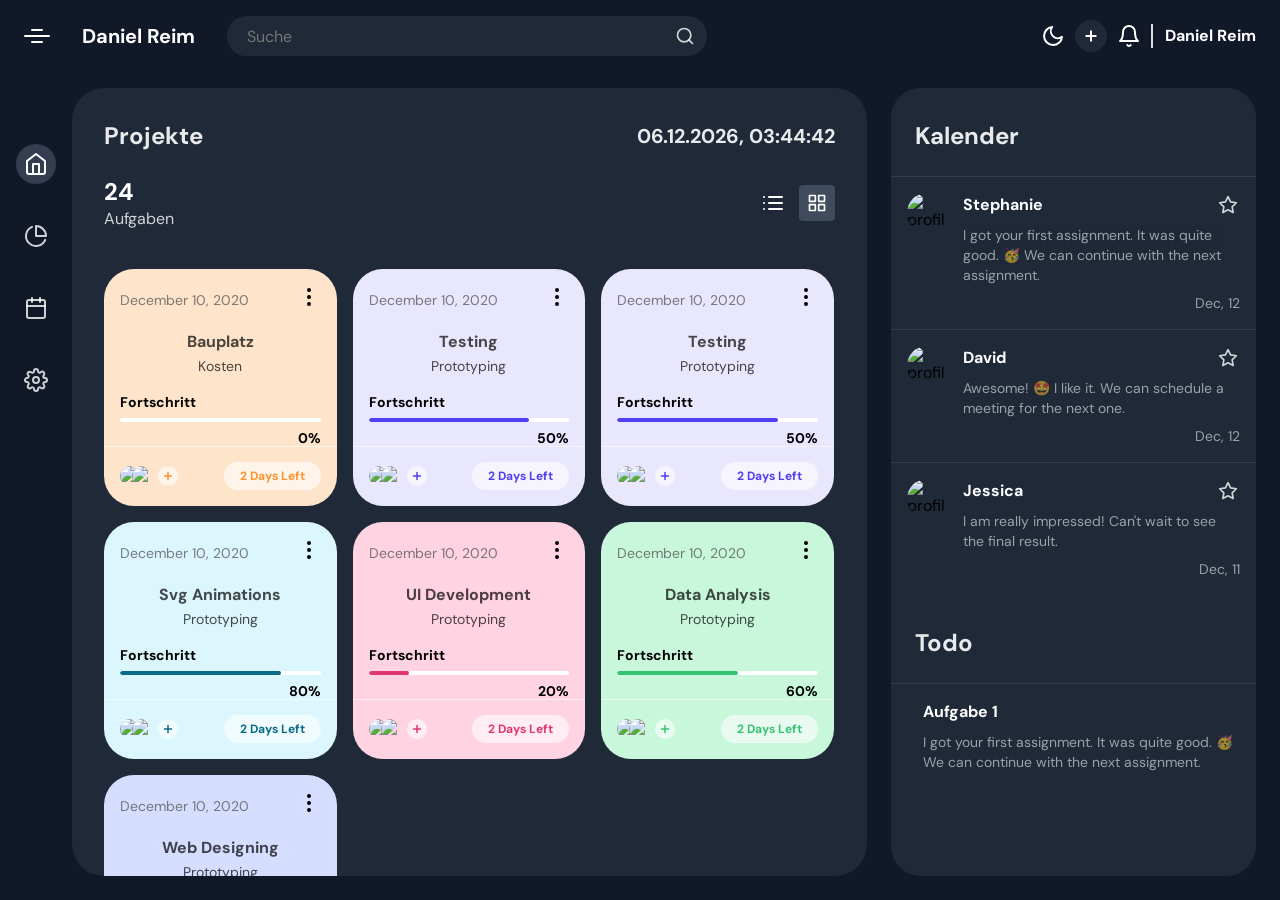
==== commit c6971891: ".." ====
--- a/index.html
+++ b/index.html
@@ -43,7 +43,6 @@
               <path d="M13.73 21a2 2 0 0 1-3.46 0" /></svg>
           </button>
           <button class="profile-btn">
-            <img src="https://assets.codepen.io/3306515/IMG_2025.jpg" />
             <span>Daniel Reim</span>
           </button>
         </div>
@@ -569,9 +568,6 @@
             <p class="message-line">
               I got your first assignment. It was quite good. 🥳 We can continue with the next assignment.
             </p>
-            <p class="message-line time">
-              Dec, 12
-            </p>
           </div>
         </div>
 
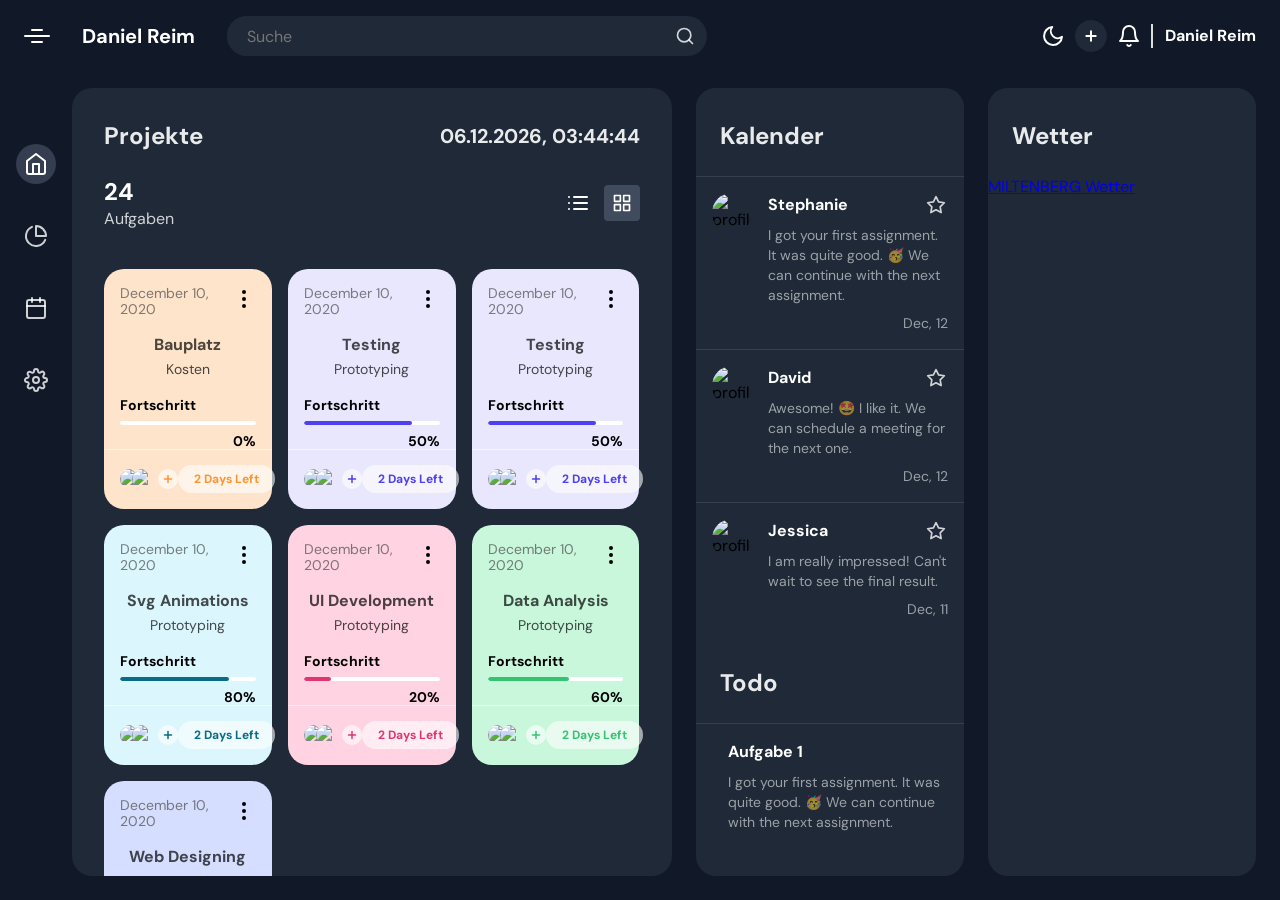
==== commit ce5543f0: "..." ====
--- a/index.html
+++ b/index.html
@@ -12,78 +12,77 @@
 
 <body>
     <div class="app-container">
-      <div class="app-header">
-        <div class="app-header-left">
-          <span class="app-icon"></span>
-          <p class="app-name">Daniel Reim</p>
-          <div class="search-wrapper">
-            <input class="search-input" type="text" placeholder="Suche">
-            <svg xmlns="http://www.w3.org/2000/svg" width="20" height="20" fill="none" stroke="currentColor" stroke-linecap="round" stroke-linejoin="round" stroke-width="2" class="feather feather-search" viewBox="0 0 24 24">
-              <defs></defs>
-              <circle cx="11" cy="11" r="8"></circle>
-              <path d="M21 21l-4.35-4.35"></path>
-            </svg>
-          </div>
-        </div>
-        <div class="app-header-right">
-          <button class="mode-switch" title="Switch Theme">
-            <svg class="moon" fill="none" stroke="currentColor" stroke-linecap="round" stroke-linejoin="round" stroke-width="2" width="24" height="24" viewBox="0 0 24 24">
-              <defs></defs>
-              <path d="M21 12.79A9 9 0 1111.21 3 7 7 0 0021 12.79z"></path>
-            </svg>
-          </button>
-          <button class="add-btn" title="Add New Project">
-            <svg class="btn-icon" xmlns="http://www.w3.org/2000/svg" width="16" height="16" viewBox="0 0 24 24" fill="none" stroke="currentColor" stroke-width="3" stroke-linecap="round" stroke-linejoin="round" class="feather feather-plus">
-              <line x1="12" y1="5" x2="12" y2="19" />
-              <line x1="5" y1="12" x2="19" y2="12" /></svg>
-          </button>
-          <button class="notification-btn">
-            <svg xmlns="http://www.w3.org/2000/svg" width="24" height="24" viewBox="0 0 24 24" fill="none" stroke="currentColor" stroke-width="2" stroke-linecap="round" stroke-linejoin="round" class="feather feather-bell">
-              <path d="M18 8A6 6 0 0 0 6 8c0 7-3 9-3 9h18s-3-2-3-9" />
-              <path d="M13.73 21a2 2 0 0 1-3.46 0" /></svg>
-          </button>
-          <button class="profile-btn">
-            <span>Daniel Reim</span>
-          </button>
+        <div class="app-header">
+            <div class="app-header-left">
+                <span class="app-icon"></span>
+                <p class="app-name">Daniel Reim</p>
+                <div class="search-wrapper">
+                    <input class="search-input" type="text" placeholder="Suche">
+                    <svg xmlns="http://www.w3.org/2000/svg" width="20" height="20" fill="none" stroke="currentColor" stroke-linecap="round" stroke-linejoin="round" stroke-width="2" class="feather feather-search" viewBox="0 0 24 24">
+                        <defs></defs>
+                        <circle cx="11" cy="11" r="8"></circle>
+                        <path d="M21 21l-4.35-4.35"></path>
+                    </svg>
+                </div>
+            </div>
+            <div class="app-header-right">
+            <button class="mode-switch" title="Switch Theme">
+                <svg class="moon" fill="none" stroke="currentColor" stroke-linecap="round" stroke-linejoin="round" stroke-width="2" width="24" height="24" viewBox="0 0 24 24">
+                    <defs></defs>
+                    <path d="M21 12.79A9 9 0 1111.21 3 7 7 0 0021 12.79z"></path>
+                </svg>
+            </button>
+            <button class="add-btn" title="Add New Project">
+                <svg class="btn-icon" xmlns="http://www.w3.org/2000/svg" width="16" height="16" viewBox="0 0 24 24" fill="none" stroke="currentColor" stroke-width="3" stroke-linecap="round" stroke-linejoin="round" class="feather feather-plus">
+                <line x1="12" y1="5" x2="12" y2="19" />
+                <line x1="5" y1="12" x2="19" y2="12" /></svg>
+            </button>
+            <button class="notification-btn">
+                <svg xmlns="http://www.w3.org/2000/svg" width="24" height="24" viewBox="0 0 24 24" fill="none" stroke="currentColor" stroke-width="2" stroke-linecap="round" stroke-linejoin="round" class="feather feather-bell">
+                <path d="M18 8A6 6 0 0 0 6 8c0 7-3 9-3 9h18s-3-2-3-9" />
+                <path d="M13.73 21a2 2 0 0 1-3.46 0" /></svg>
+            </button>
+            <button class="profile-btn">
+                <span>Daniel Reim</span>
+            </button>
         </div>
         <button class="messages-btn">
           <svg xmlns="http://www.w3.org/2000/svg" width="20" height="20" viewBox="0 0 24 24" fill="none" stroke="currentColor" stroke-width="2" stroke-linecap="round" stroke-linejoin="round" class="feather feather-message-circle">
             <path d="M21 11.5a8.38 8.38 0 0 1-.9 3.8 8.5 8.5 0 0 1-7.6 4.7 8.38 8.38 0 0 1-3.8-.9L3 21l1.9-5.7a8.38 8.38 0 0 1-.9-3.8 8.5 8.5 0 0 1 4.7-7.6 8.38 8.38 0 0 1 3.8-.9h.5a8.48 8.48 0 0 1 8 8v.5z" /></svg>
         </button>
-  </div>
-
-
-
-
-
-
-  <div class="app-content">
-    <div class="app-sidebar">
-      <a href="" class="app-sidebar-link active">
-        <svg xmlns="http://www.w3.org/2000/svg" width="24" height="24" viewBox="0 0 24 24" fill="none" stroke="currentColor" stroke-width="2" stroke-linecap="round" stroke-linejoin="round" class="feather feather-home">
-          <path d="M3 9l9-7 9 7v11a2 2 0 0 1-2 2H5a2 2 0 0 1-2-2z" />
-          <polyline points="9 22 9 12 15 12 15 22" /></svg>
-      </a>
-      <a href="" class="app-sidebar-link">
-        <svg class="link-icon" xmlns="http://www.w3.org/2000/svg" width="24" height="24" fill="none" stroke="currentColor" stroke-linecap="round" stroke-linejoin="round" stroke-width="2" class="feather feather-pie-chart" viewBox="0 0 24 24">
-          <defs />
-          <path d="M21.21 15.89A10 10 0 118 2.83M22 12A10 10 0 0012 2v10z" />
-        </svg>
-      </a>
-      <a href="" class="app-sidebar-link">
-        <svg xmlns="http://www.w3.org/2000/svg" width="24" height="24" viewBox="0 0 24 24" fill="none" stroke="currentColor" stroke-width="2" stroke-linecap="round" stroke-linejoin="round" class="feather feather-calendar">
-          <rect x="3" y="4" width="18" height="18" rx="2" ry="2" />
-          <line x1="16" y1="2" x2="16" y2="6" />
-          <line x1="8" y1="2" x2="8" y2="6" />
-          <line x1="3" y1="10" x2="21" y2="10" /></svg>
-      </a>
-      <a href="" class="app-sidebar-link">
-        <svg class="link-icon" xmlns="http://www.w3.org/2000/svg" width="24" height="24" fill="none" stroke="currentColor" stroke-linecap="round" stroke-linejoin="round" stroke-width="2" class="feather feather-settings" viewBox="0 0 24 24">
-          <defs />
-          <circle cx="12" cy="12" r="3" />
-          <path d="M19.4 15a1.65 1.65 0 00.33 1.82l.06.06a2 2 0 010 2.83 2 2 0 01-2.83 0l-.06-.06a1.65 1.65 0 00-1.82-.33 1.65 1.65 0 00-1 1.51V21a2 2 0 01-2 2 2 2 0 01-2-2v-.09A1.65 1.65 0 009 19.4a1.65 1.65 0 00-1.82.33l-.06.06a2 2 0 01-2.83 0 2 2 0 010-2.83l.06-.06a1.65 1.65 0 00.33-1.82 1.65 1.65 0 00-1.51-1H3a2 2 0 01-2-2 2 2 0 012-2h.09A1.65 1.65 0 004.6 9a1.65 1.65 0 00-.33-1.82l-.06-.06a2 2 0 010-2.83 2 2 0 012.83 0l.06.06a1.65 1.65 0 001.82.33H9a1.65 1.65 0 001-1.51V3a2 2 0 012-2 2 2 0 012 2v.09a1.65 1.65 0 001 1.51 1.65 1.65 0 001.82-.33l.06-.06a2 2 0 012.83 0 2 2 0 010 2.83l-.06.06a1.65 1.65 0 00-.33 1.82V9a1.65 1.65 0 001.51 1H21a2 2 0 012 2 2 2 0 01-2 2h-.09a1.65 1.65 0 00-1.51 1z" />
-        </svg>
-      </a>
+    </div>
+
+
+
+
+
+    <div class="app-content">
+        <div class="app-sidebar">
+        <a href="" class="app-sidebar-link active">
+            <svg xmlns="http://www.w3.org/2000/svg" width="24" height="24" viewBox="0 0 24 24" fill="none" stroke="currentColor" stroke-width="2" stroke-linecap="round" stroke-linejoin="round" class="feather feather-home">
+            <path d="M3 9l9-7 9 7v11a2 2 0 0 1-2 2H5a2 2 0 0 1-2-2z" />
+            <polyline points="9 22 9 12 15 12 15 22" /></svg>
+        </a>
+        <a href="" class="app-sidebar-link">
+            <svg class="link-icon" xmlns="http://www.w3.org/2000/svg" width="24" height="24" fill="none" stroke="currentColor" stroke-linecap="round" stroke-linejoin="round" stroke-width="2" class="feather feather-pie-chart" viewBox="0 0 24 24">
+            <defs />
+            <path d="M21.21 15.89A10 10 0 118 2.83M22 12A10 10 0 0012 2v10z" />
+            </svg>
+        </a>
+        <a href="" class="app-sidebar-link">
+            <svg xmlns="http://www.w3.org/2000/svg" width="24" height="24" viewBox="0 0 24 24" fill="none" stroke="currentColor" stroke-width="2" stroke-linecap="round" stroke-linejoin="round" class="feather feather-calendar">
+            <rect x="3" y="4" width="18" height="18" rx="2" ry="2" />
+            <line x1="16" y1="2" x2="16" y2="6" />
+            <line x1="8" y1="2" x2="8" y2="6" />
+            <line x1="3" y1="10" x2="21" y2="10" /></svg>
+        </a>
+        <a href="" class="app-sidebar-link">
+            <svg class="link-icon" xmlns="http://www.w3.org/2000/svg" width="24" height="24" fill="none" stroke="currentColor" stroke-linecap="round" stroke-linejoin="round" stroke-width="2" class="feather feather-settings" viewBox="0 0 24 24">
+                <defs />
+                <circle cx="12" cy="12" r="3" />
+                <path d="M19.4 15a1.65 1.65 0 00.33 1.82l.06.06a2 2 0 010 2.83 2 2 0 01-2.83 0l-.06-.06a1.65 1.65 0 00-1.82-.33 1.65 1.65 0 00-1 1.51V21a2 2 0 01-2 2 2 2 0 01-2-2v-.09A1.65 1.65 0 009 19.4a1.65 1.65 0 00-1.82.33l-.06.06a2 2 0 01-2.83 0 2 2 0 010-2.83l.06-.06a1.65 1.65 0 00.33-1.82 1.65 1.65 0 00-1.51-1H3a2 2 0 01-2-2 2 2 0 012-2h.09A1.65 1.65 0 004.6 9a1.65 1.65 0 00-.33-1.82l-.06-.06a2 2 0 010-2.83 2 2 0 012.83 0l.06.06a1.65 1.65 0 001.82.33H9a1.65 1.65 0 001-1.51V3a2 2 0 012-2 2 2 0 012 2v.09a1.65 1.65 0 001 1.51 1.65 1.65 0 001.82-.33l.06-.06a2 2 0 012.83 0 2 2 0 010 2.83l-.06.06a1.65 1.65 0 00-.33 1.82V9a1.65 1.65 0 001.51 1H21a2 2 0 012 2 2 2 0 01-2 2h-.09a1.65 1.65 0 00-1.51 1z" />
+            </svg>
+        </a>
     </div>
 
 
@@ -444,9 +443,6 @@
 
   </div>
 </div>
-
-
-
 
 
 
@@ -547,46 +543,48 @@
 
 
 
-       <div class="News-section">
-      <button class="messages-close">
-        <svg xmlns="http://www.w3.org/2000/svg" width="24" height="24" viewBox="0 0 24 24" fill="none" stroke="currentColor" stroke-width="2" stroke-linecap="round" stroke-linejoin="round" class="feather feather-x-circle">
-          <circle cx="12" cy="12" r="10" />
-          <line x1="15" y1="9" x2="9" y2="15" />
-          <line x1="9" y1="9" x2="15" y2="15" /></svg>
-      </button>
-      <div class="projects-section-header">
-        <p>Todo</p>
-      </div>
-
-
-      <div class="messages">
-        <div class="message-box">
-          <div class="message-content">
-            <div class="message-header">
-              <div class="name">Aufgabe 1</div>
+                           <div class="News-section">
+                                <button class="messages-close">
+                                    <svg xmlns="http://www.w3.org/2000/svg" width="24" height="24" viewBox="0 0 24 24" fill="none" stroke="currentColor" stroke-width="2" stroke-linecap="round" stroke-linejoin="round" class="feather feather-x-circle">
+                                    <circle cx="12" cy="12" r="10" />
+                                    <line x1="15" y1="9" x2="9" y2="15" />
+                                    <line x1="9" y1="9" x2="15" y2="15" /></svg>
+                                </button>
+                                <div class="projects-section-header">
+                                <p>Todo</p>
+                          </div>
+
+                          <div class="messages">
+                            <div class="message-box">
+                              <div class="message-content">
+                                <div class="message-header">
+                                  <div class="name">Aufgabe 1</div>
+                                </div>
+                                <p class="message-line">
+                                  I got your first assignment. It was quite good. 🥳 We can continue with the next assignment.
+                                </p>
+                              </div>
+                            </div>
+                        </div>
+                    </div>
+                </div>
+
+                <div class="messages-section">
+                    <button class="messages-close">
+                        <svg xmlns="http://www.w3.org/2000/svg" width="24" height="24" viewBox="0 0 24 24" fill="none" stroke="currentColor" stroke-width="2" stroke-linecap="round" stroke-linejoin="round" class="feather feather-x-circle">
+                            <circle cx="12" cy="12" r="10" />
+                            <line x1="15" y1="9" x2="9" y2="15" />
+                            <line x1="9" y1="9" x2="15" y2="15" /></svg>
+                    </button>
+                    <div class="projects-section-header">
+                        <p>Wetter</p>
+                    </div>
+                    <a class="weatherwidget-io" href="https://forecast7.com/de/49d709d26/miltenberg/" data-label_1="MILTENBERG" data-label_2="Wetter" data-font="Roboto" data-icons="Climacons Animated" data-theme="original" data-basecolor="" data-cloudfill="" >MILTENBERG Wetter</a>
+                    <script>
+                        !function(d,s,id){var js,fjs=d.getElementsByTagName(s)[0];if(!d.getElementById(id)){js=d.createElement(s);js.id=id;js.src='https://weatherwidget.io/js/widget.min.js';fjs.parentNode.insertBefore(js,fjs);}}(document,'script','weatherwidget-io-js');
+                    </script>
+                </div>
             </div>
-            <p class="message-line">
-              I got your first assignment. It was quite good. 🥳 We can continue with the next assignment.
-            </p>
-          </div>
-        </div>
-
-
-
-
-      </div>
-
-
-
-
-
-
-
-
-    </div>
-    </div>
-    </div>
-    <!-- partial -->
 
         <script  src="./script.js"></script>
     </body>
--- a/style.css
+++ b/style.css
@@ -258,7 +258,7 @@
 .projects-section {
   flex: 2;
   background-color: var(--projects-section);
-  border-radius: 32px;
+  border-radius: 20px;                                                              /*30px*/
   padding: 32px 32px 0 32px;
   overflow: hidden;
   height: 100%;
@@ -359,7 +359,7 @@
   margin-left: 24px;
   flex: 1;
   width: 100%;
-  border-radius: 30px;
+  border-radius: 20px;                                                           /*30px*/
   position: relative;
   overflow: auto;
   transition: all 300ms cubic-bezier(0.19, 1, 0.56, 1);
@@ -527,7 +527,7 @@
 
 .project-box {
   --main-color-card: #dbf6fd;
-  border-radius: 30px;
+  border-radius: 20px;                                                              /*30px*/
   padding: 16px;
   background-color: var(--main-color-card);
 }
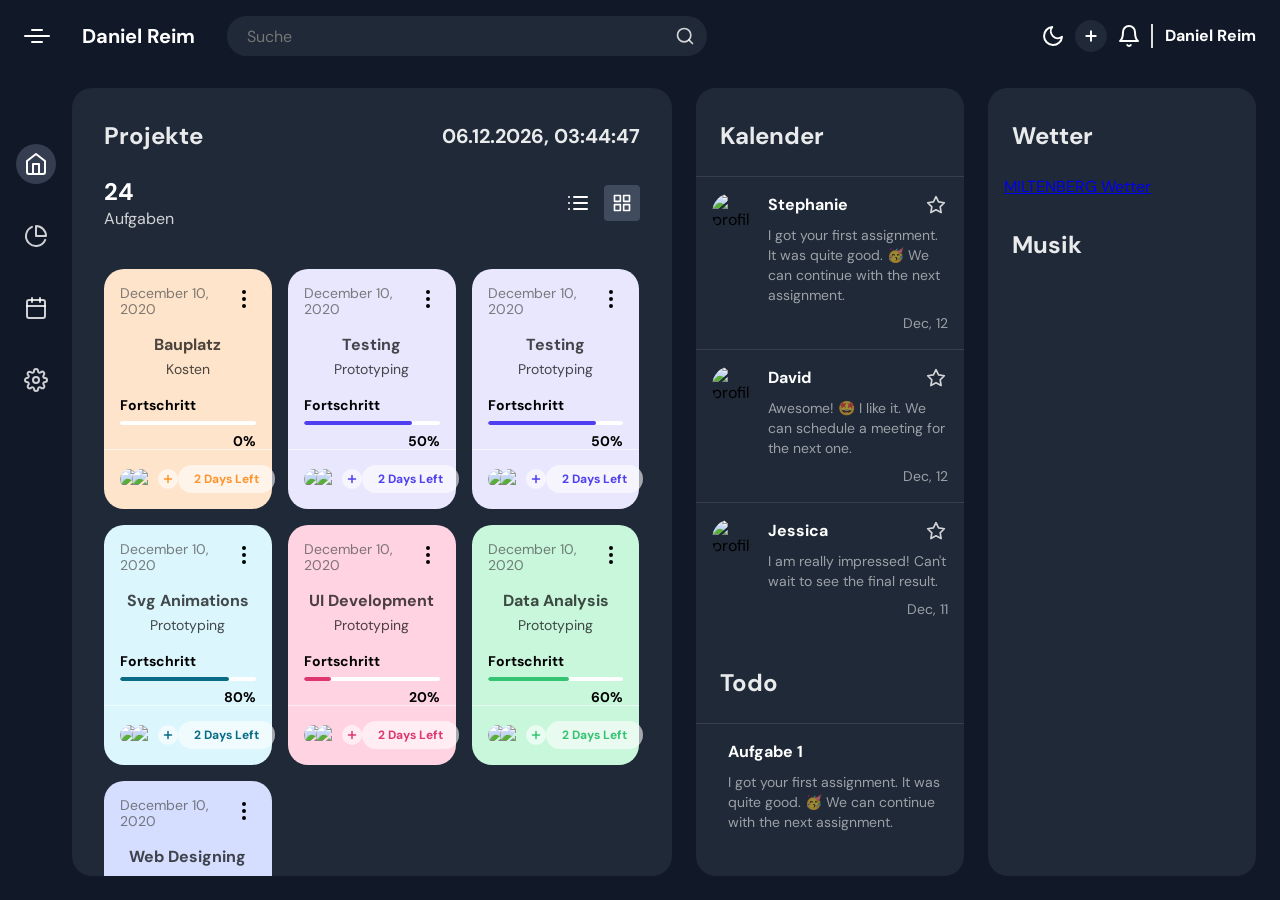
==== commit 353e61d4: "+ Spotify" ====
--- a/index.html
+++ b/index.html
@@ -143,6 +143,11 @@
       
       
       
+
+
+
+
+
       <div class="project-boxes jsGridView">
 
         <div class="project-box-wrapper">
@@ -576,14 +581,27 @@
                             <line x1="15" y1="9" x2="9" y2="15" />
                             <line x1="9" y1="9" x2="15" y2="15" /></svg>
                     </button>
+                    
+                    
                     <div class="projects-section-header">
                         <p>Wetter</p>
                     </div>
-                    <a class="weatherwidget-io" href="https://forecast7.com/de/49d709d26/miltenberg/" data-label_1="MILTENBERG" data-label_2="Wetter" data-font="Roboto" data-icons="Climacons Animated" data-theme="original" data-basecolor="" data-cloudfill="" >MILTENBERG Wetter</a>
-                    <script>
-                        !function(d,s,id){var js,fjs=d.getElementsByTagName(s)[0];if(!d.getElementById(id)){js=d.createElement(s);js.id=id;js.src='https://weatherwidget.io/js/widget.min.js';fjs.parentNode.insertBefore(js,fjs);}}(document,'script','weatherwidget-io-js');
-                    </script>
+                    <div class="message-content">
+                        <a class="weatherwidget-io" href="https://forecast7.com/de/49d709d26/miltenberg/" data-label_1="MILTENBERG" data-label_2="Wetter" data-font="Roboto" data-icons="Climacons Animated" data-theme="original" data-basecolor="" data-cloudfill="" >MILTENBERG Wetter</a>
+                        <script>
+                            !function(d,s,id){var js,fjs=d.getElementsByTagName(s)[0];if(!d.getElementById(id)){js=d.createElement(s);js.id=id;js.src='https://weatherwidget.io/js/widget.min.js';fjs.parentNode.insertBefore(js,fjs);}}(document,'script','weatherwidget-io-js');
+                        </script>
+                    </div>
+                    
+                    <div class="projects-section-header">
+                        <p>Musik</p>
+                    </div>
+                    <div class="message-content">
+                        <embed src="https://nowplaying.aidenwallis.co.uk/636fb36ed1def76279dbffe6" style="width:350; height:70px;">
+                    </div>
                 </div>
+
+                
             </div>
 
         <script  src="./script.js"></script>
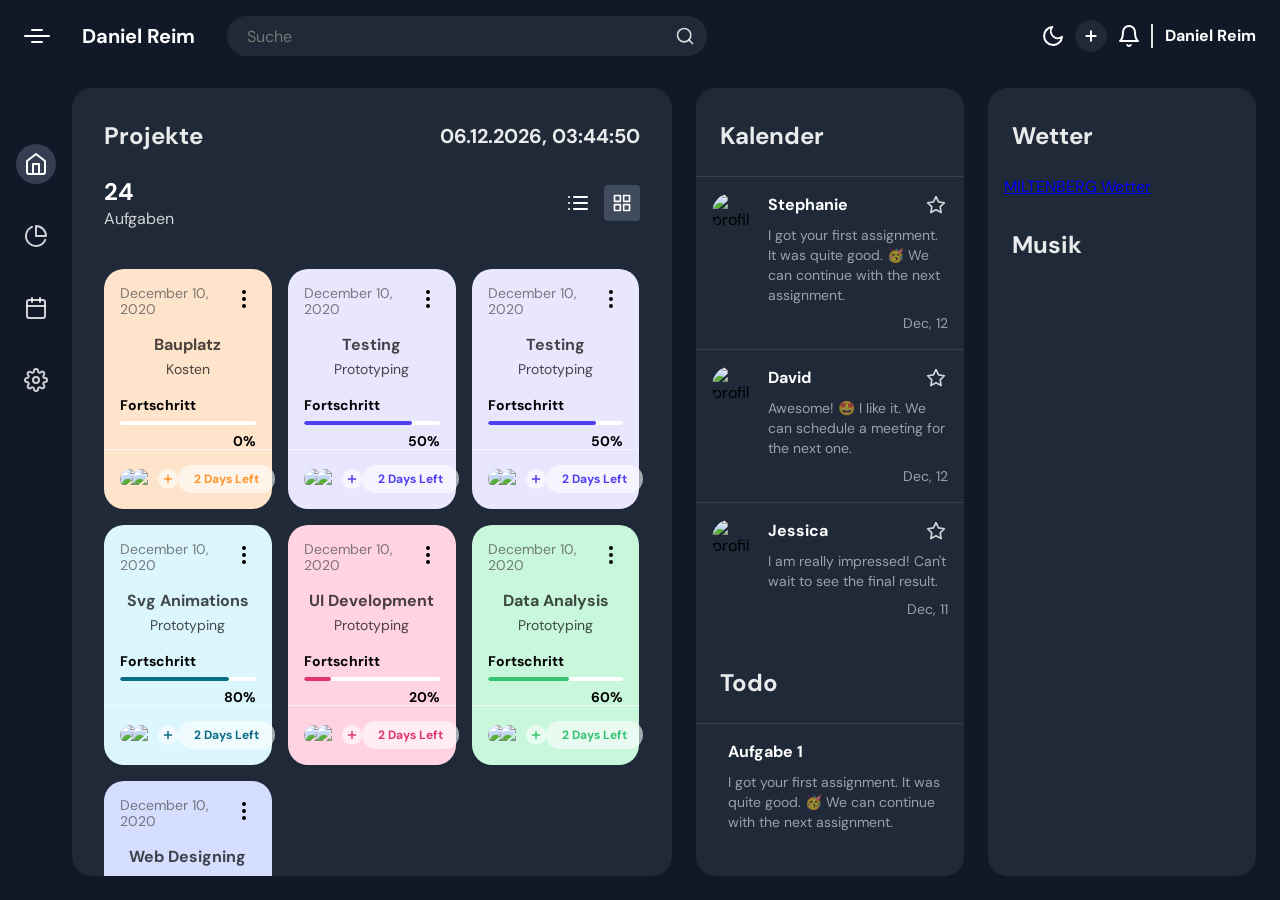
==== commit 69ca18d5: "...." ====
--- a/index.html
+++ b/index.html
@@ -601,6 +601,8 @@
                     </div>
                 </div>
 
+
+
                 
             </div>
 
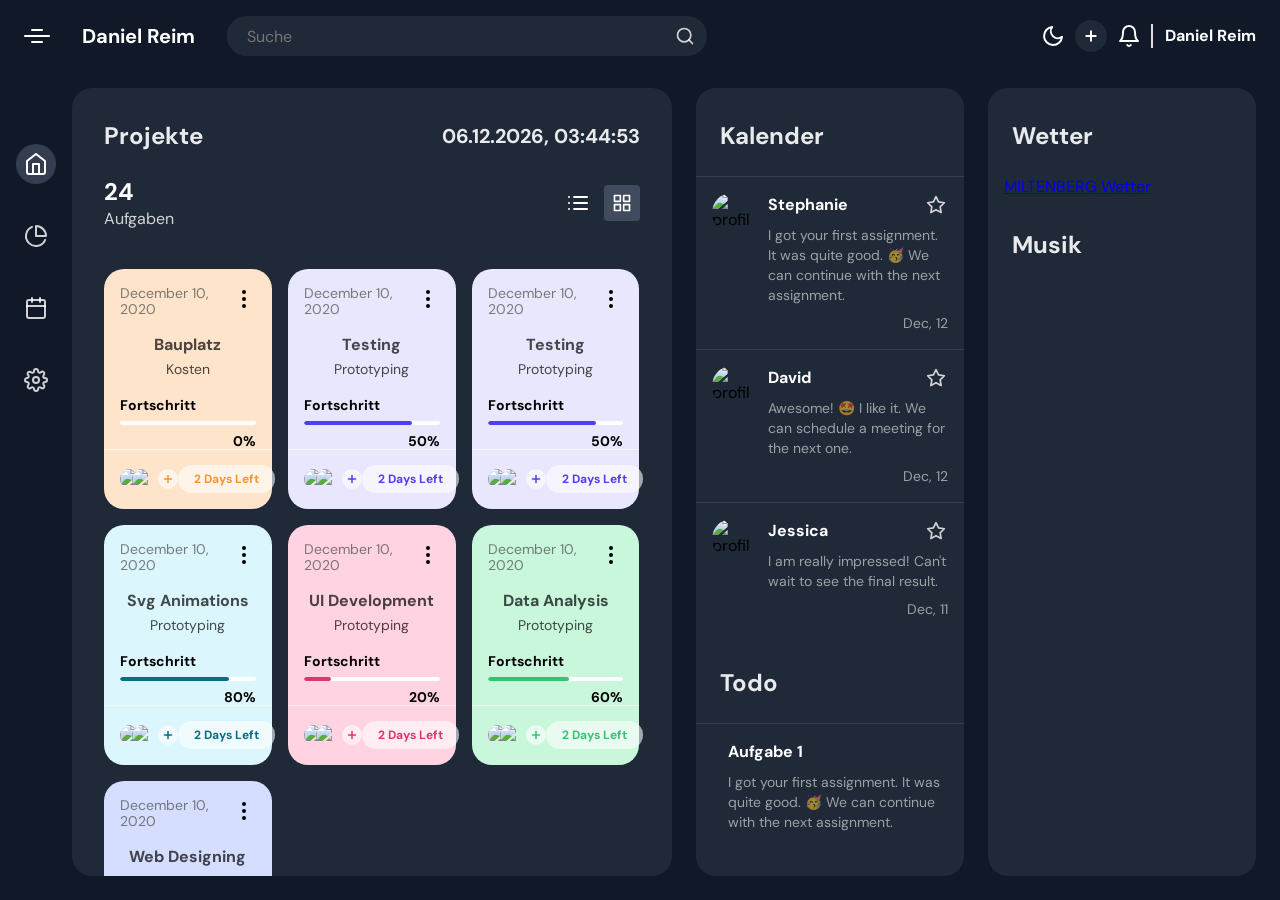
==== commit df24b3b9: "..." ====
--- a/index.html
+++ b/index.html
@@ -582,7 +582,6 @@
                             <line x1="9" y1="9" x2="15" y2="15" /></svg>
                     </button>
                     
-                    
                     <div class="projects-section-header">
                         <p>Wetter</p>
                     </div>
